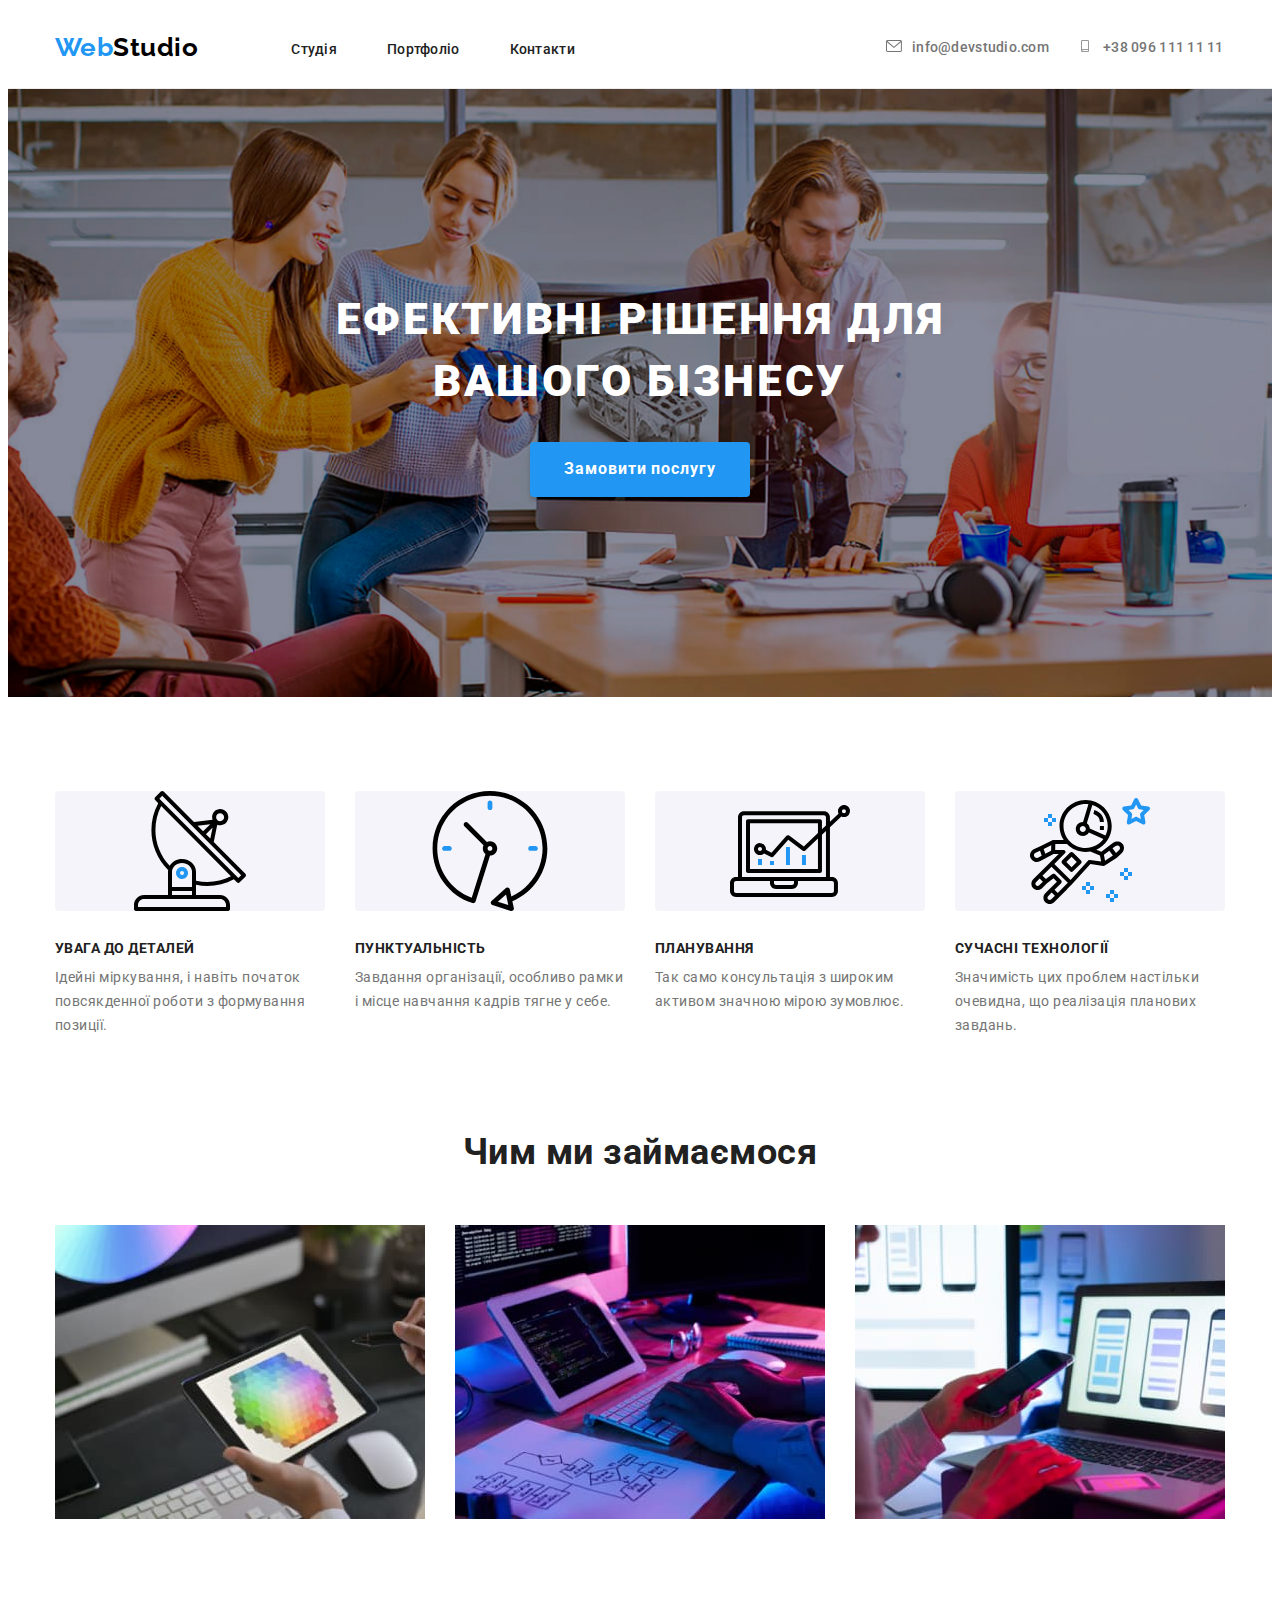
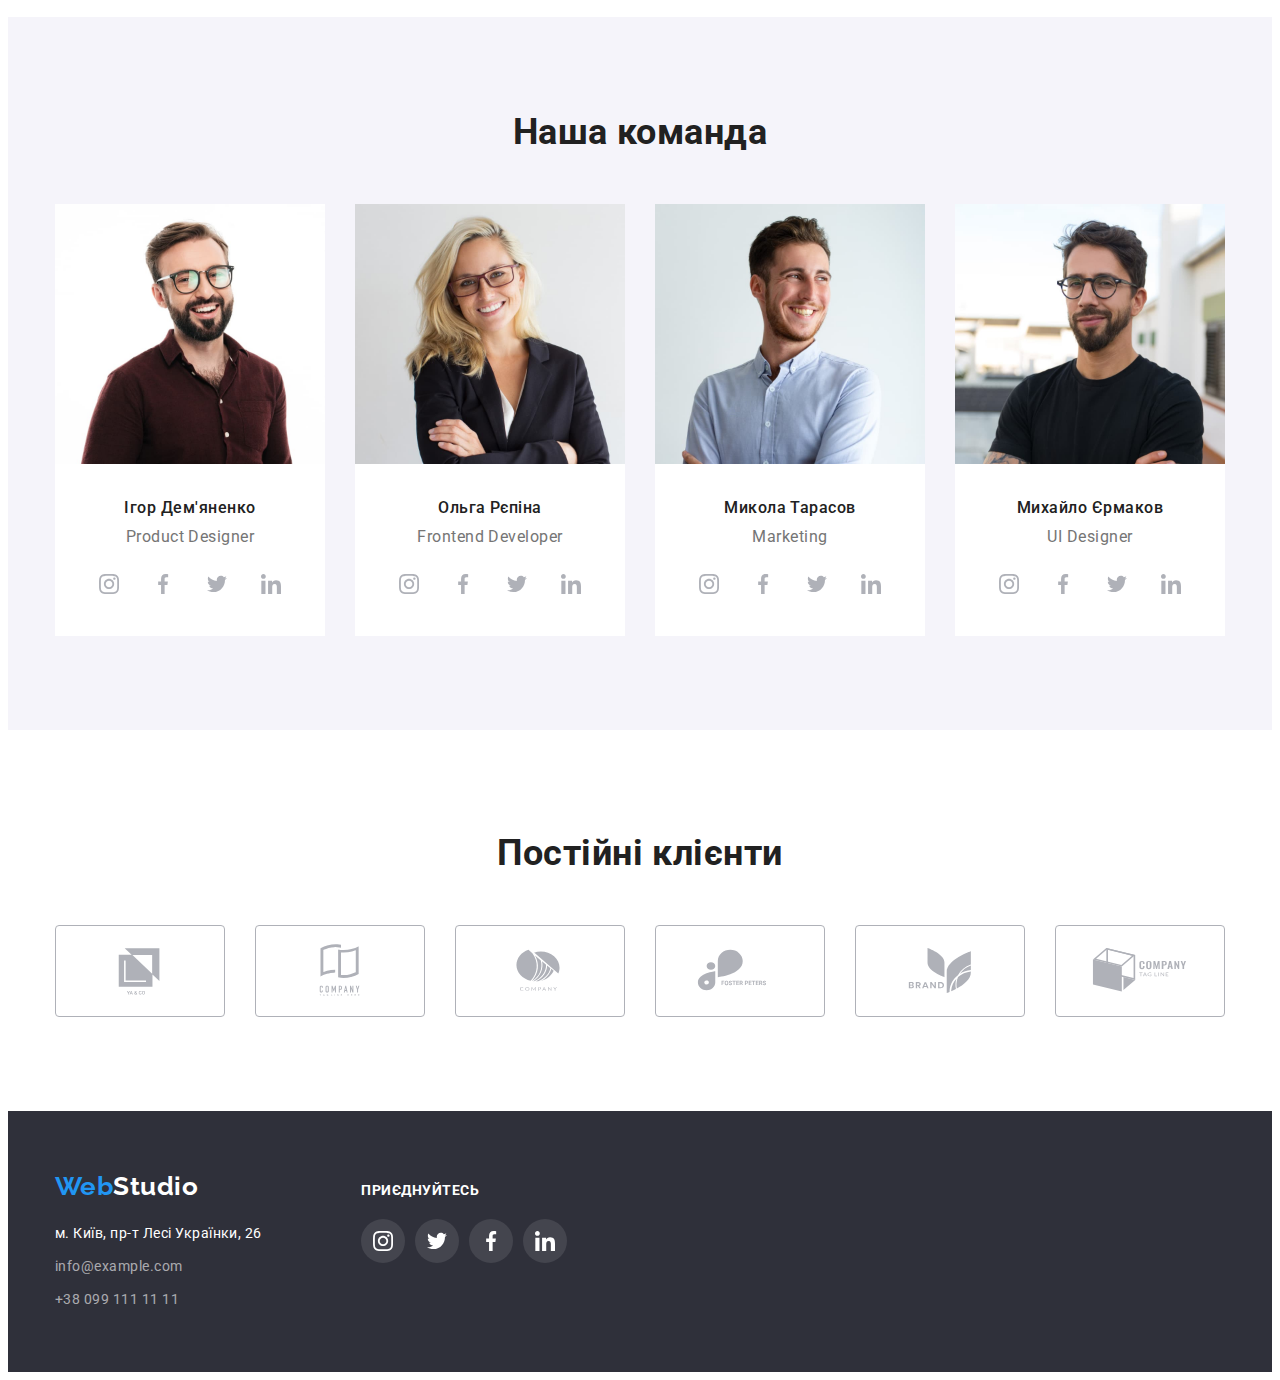
==== index.html @ d53e96b7 "Іконки+тіні, ховер\фокус-2" ====
<!DOCTYPE html>
<html lang="uk">
  <head>
    <meta charset="UTF-8" />
    <meta http-equiv="X-UA-Compatible" content="IE=edge" />
    <meta name="viewport" content="width=device-width, initial-scale=1.0" />
    <title>Document</title>
    <link rel="preconnect" href="https://fonts.googleapis.com" />
    <link rel="preconnect" href="https://fonts.gstatic.com" crossorigin />
    <link
      href="https://fonts.googleapis.com/css2?family=Raleway:wght@700&family=Roboto:wght@400;500;700;900&display=swap"
      rel="stylesheet"
    />
    <link
      rel="stylesheet"
      href="https://cdnjs.cloudflare.com/ajax/libs/modern-normalize/1.1.0/modern-normalize.min.css"
      integrity="sha512-wpPYUAdjBVSE4KJnH1VR1HeZfpl1ub8YT/NKx4PuQ5NmX2tKuGu6U/JRp5y+Y8XG2tV+wKQpNHVUX03MfMFn9Q=="
      crossorigin="anonymous"
      referrerpolicy="no-referrer"
    />
    <link rel="stylesheet" href="./css/styles.css" />
  </head>
  <body>
    <!--Верхня лінія-->

    <header class="header">
      <div class="container header-item">
        <a class="logo black" href=""><span class="accent">Web</span>Studio</a>

        <nav class="header-nav">
          <ul class="header-list list">
            <li class="item">
              <a href="./studio.html" class="list-link">Студія</a>
            </li>
            <li class="item">
              <a href="./portfolio.html" class="list-link">Портфоліо</a>
            </li>
            <li class="item"><a href="" class="list-link">Контакти</a></li>
          </ul>
        </nav>
        <div class="header-contacts">
          <svg class="contacts-icon" width="16" height="12">
            <use href="./images/icons.svg#icon-message"></use>
          </svg>
          <a class="header-mail" href="mailto:info@devstudio.com"
            >info@devstudio.com</a
          >
          <svg class="contacts-icon" width="16" height="12">
            <use href="./images/icons.svg#icon-smartphone"></use>
          </svg>
          <a class="header-tel" href="tel:+380961111111">+38 096 111 11 11</a>
        </div>
      </div>
    </header>
    <main>
      <!--Шапка-->

      <section class="hero">
        <div class="container hero-wrap">
          <h1 class="hero-item">Ефективні рішення для вашого бізнесу</h1>
          <button class="hero-btn" type="button">Замовити послугу</button>
        </div>
      </section>

      <!--Діяльність-->

      <section class="section-features">
        <div class="container">
          <h2>Особливості</h2>
          <ul class="features-list list">
            <li class="features-item">
              <svg class="features-icon" width="70" height="70">
                <use href="./images/icons.svg#icon-antenna"></use>
              </svg>
              <h3 class="features-name">УВАГА ДО ДЕТАЛЕЙ</h3>
              <p class="features-text">
                Ідейні міркування, і навіть початок повсякденної роботи з
                формування позиції.
              </p>
            </li>
            <li class="features-item">
              <svg class="features-icon" width="70" height="70">
                <use
                  class="features-icon-img"
                  href="./images/icons.svg#icon-clock"
                ></use>
              </svg>
              <h3 class="features-name">ПУНКТУАЛЬНІСТЬ</h3>
              <p class="features-text">
                Завдання організації, особливо рамки і місце навчання кадрів
                тягне у себе.
              </p>
            </li>
            <li class="features-item">
              <svg class="features-icon" width="70" height="70">
                <use href="./images/icons.svg#icon-diagram"></use>
              </svg>
              <h3 class="features-name">ПЛАНУВАННЯ</h3>
              <p class="features-text">
                Так само консультація з широким активом значною мірою зумовлює.
              </p>
            </li>
            <li class="features-item">
              <svg class="features-icon" width="70" height="70">
                <use href="./images/icons.svg#icon-astronaut"></use>
              </svg>
              <h3 class="features-name">СУЧАСНІ ТЕХНОЛОГІЇ</h3>
              <p class="features-text">
                Значимість цих проблем настільки очевидна, що реалізація
                планових завдань.
              </p>
            </li>
          </ul>
        </div>
      </section>

      <!--Чим ми займаємося-->

      <section class="section-activity">
        <div class="container">
          <h2 class="activity-title is-active">Чим ми займаємося</h2>
          <ul class="activity-list list">
            <li class="activity-item">
              <img
                class="activity-img"
                src="./images/1.jpg"
                alt="Діяльність"
                width="370"
              />
            </li>
            <li class="activity-item">
              <img
                class="activity-img"
                src="./images/2.jpg"
                alt="Діяльність"
                width="370"
              />
            </li>
            <li class="activity-item">
              <img
                class="activity-img"
                src="./images/3.jpg"
                alt="Діяльність"
                width="370"
              />
            </li>
          </ul>
        </div>
      </section>

      <!--Команда-->

      <section class="team">
        <h2 class="team-title is-active">Наша команда</h2>
        <div class="container team-wrap">
          <ul class="team-list list">
            <li class="team-member">
              <img
                class="team-img"
                src="./images/img1.jpg"
                alt="Член команди"
                width="270"
              />
              <div class="member-wrap">
                <h3 class="team-name">Ігор Дем'яненко</h3>
                <p class="team-text">Product Designer</p>
                <ul class="team-soc list">
                  <li class="soc-item">
                    <a href="" class="soc-link">
                      <svg class="soc-link-icon" width="20" height="20">
                        <use href="./images/icons.svg#icon-instagram"></use>
                      </svg>
                    </a>
                  </li>
                  <li class="soc-item">
                    <a href="" class="soc-link">
                      <svg class="soc-link-icon" width="20" height="20">
                        <use href="./images/icons.svg#icon-facebook"></use>
                      </svg>
                    </a>
                  </li>
                  <li class="soc-item">
                    <a href="" class="soc-link">
                      <svg class="soc-link-icon" width="20" height="20">
                        <use href="./images/icons.svg#icon-twitter"></use>
                      </svg>
                    </a>
                  </li>
                  <li class="soc-item">
                    <a href="" class="soc-link">
                      <svg class="soc-link-icon" width="20" height="20">
                        <use href="./images/icons.svg#icon-Union"></use>
                      </svg>
                    </a>
                  </li>
                </ul>
              </div>
            </li>
            <li class="team-member">
              <img
                class="team-img"
                src="./images/img2.jpg"
                alt="Член команди"
                width="270"
              />
              <div class="member-wrap">
                <h3 class="team-name">Ольга Рєпіна</h3>
                <p class="team-text">Frontend Developer</p>
                <ul class="team-soc list">
                  <li class="soc-item">
                    <a href="" class="soc-link">
                      <svg class="soc-link-icon" width="20" height="20">
                        <use href="./images/icons.svg#icon-instagram"></use>
                      </svg>
                    </a>
                  </li>
                  <li class="soc-item">
                    <a href="" class="soc-link">
                      <svg class="soc-link-icon" width="20" height="20">
                        <use href="./images/icons.svg#icon-facebook"></use>
                      </svg>
                    </a>
                  </li>
                  <li class="soc-item">
                    <a href="" class="soc-link">
                      <svg class="soc-link-icon" width="20" height="20">
                        <use href="./images/icons.svg#icon-twitter"></use>
                      </svg>
                    </a>
                  </li>
                  <li class="soc-item">
                    <a href="" class="soc-link">
                      <svg class="soc-link-icon" width="20" height="20">
                        <use href="./images/icons.svg#icon-Union"></use>
                      </svg>
                    </a>
                  </li>
                </ul>
              </div>
            </li>
            <li class="team-member">
              <img
                class="team-img"
                src="./images/img3.jpg"
                alt="Член команди"
                width="270"
              />
              <div class="member-wrap">
                <h3 class="team-name">Микола Тарасов</h3>
                <p class="team-text">Marketing</p>
                <ul class="team-soc list">
                  <li class="soc-item">
                    <a href="" class="soc-link">
                      <svg class="soc-link-icon" width="20" height="20">
                        <use href="./images/icons.svg#icon-instagram"></use>
                      </svg>
                    </a>
                  </li>
                  <li class="soc-item">
                    <a href="" class="soc-link">
                      <svg class="soc-link-icon" width="20" height="20">
                        <use href="./images/icons.svg#icon-facebook"></use>
                      </svg>
                    </a>
                  </li>
                  <li class="soc-item">
                    <a href="" class="soc-link">
                      <svg class="soc-link-icon" width="20" height="20">
                        <use href="./images/icons.svg#icon-twitter"></use>
                      </svg>
                    </a>
                  </li>
                  <li class="soc-item">
                    <a href="" class="soc-link">
                      <svg class="soc-link-icon" width="20" height="20">
                        <use href="./images/icons.svg#icon-Union"></use>
                      </svg>
                    </a>
                  </li>
                </ul>
              </div>
            </li>
            <li class="team-member">
              <img
                class="team-img"
                src="./images/img4.jpg"
                alt="Член команди"
                width="270"
              />
              <div class="member-wrap">
                <h3 class="team-name">Михайло Єрмаков</h3>
                <p class="team-text">UI Designer</p>
                <ul class="team-soc list">
                  <li class="soc-item">
                    <a href="" class="soc-link">
                      <svg class="soc-link-icon" width="20" height="20">
                        <use href="./images/icons.svg#icon-instagram"></use>
                      </svg>
                    </a>
                  </li>
                  <li class="soc-item">
                    <a href="" class="soc-link">
                      <svg class="soc-link-icon" width="20" height="20">
                        <use href="./images/icons.svg#icon-facebook"></use>
                      </svg>
                    </a>
                  </li>
                  <li class="soc-item">
                    <a href="" class="soc-link">
                      <svg class="soc-link-icon" width="20" height="20">
                        <use href="./images/icons.svg#icon-twitter"></use>
                      </svg>
                    </a>
                  </li>
                  <li class="soc-item">
                    <a href="" class="soc-link">
                      <svg class="soc-link-icon" width="20" height="20">
                        <use href="./images/icons.svg#icon-Union"></use>
                      </svg>
                    </a>
                  </li>
                </ul>
              </div>
            </li>
          </ul>
        </div>
      </section>
    </main>

    <!-- Постійні клієнти -->

    <section class="clients">
      <h2 class="clients-title is-active">Постійні клієнти</h2>
      <div class="container">
        <ul class="clients-list list">
          <li class="clients-member">
            <a href="" class="clients-link">
              <svg class="member-logo" width="106" height="60">
                <use href="./images/icons.svg#icon-Logo-1"></use>
              </svg>
            </a>
          </li>
          <li class="clients-member">
            <a href="" class="clients-link">
              <svg class="member-logo" width="106" height="60">
                <use href="./images/icons.svg#icon-Logo-2"></use>
              </svg>
            </a>
          </li>
          <li class="clients-member">
            <a href="" class="clients-link">
              <svg class="member-logo" width="106" height="60">
                <use href="./images/icons.svg#icon-Logo-3"></use>
              </svg>
            </a>
          </li>
          <li class="clients-member">
            <a href="" class="clients-link">
              <svg class="member-logo" width="106" height="60">
                <use href="./images/icons.svg#icon-Logo-4"></use>
              </svg>
            </a>
          </li>
          <li class="clients-member">
            <a href="" class="clients-link">
              <svg class="member-logo" width="106" height="60">
                <use href="./images/icons.svg#icon-Logo-5"></use>
              </svg>
            </a>
          </li>
          <li class="clients-member">
            <a href="" class="clients-link">
              <svg class="member-logo" width="106" height="60">
                <use href="./images/icons.svg#icon-Logo-6"></use>
              </svg>
            </a>
          </li>
        </ul>
      </div>
    </section>

    <footer class="footer">
      <div class="container">
        <div class="footer-logo">
          <a class="logo white" href=""
            ><span class="accent">Web</span>Studio</a
          >
          <address class="adress">м. Київ, пр-т Лесі Українки, 26</address>
          <ul class="list">
            <li class="contacts">
              <a class="footer-mail contacts" href="mailto:info@example.com"
                >info@example.com</a
              ><br />
            </li>
            <li class="contacts">
              <a class="footer-tel contacts" href="tel:+380991111111"
                >+38 099 111 11 11</a
              >
            </li>
          </ul>
        </div>

        <div class="footer-contacts">
          <h3 class="social-title">Приєднуйтесь</h3>
          <ul class="social list">
            <li class="social-icon">
              <a href="" class="social-link">
                <svg class="social-link-icon" width="20" height="20">
                  <use href="./images/icons.svg#icon-instagram"></use>
                </svg>
              </a>
            </li>
            <li class="social-icon">
              <a href="" class="social-link">
                <svg class="social-link-icon" width="20" height="20">
                  <use href="./images/icons.svg#icon-twitter"></use>
                </svg>
              </a>
            </li>
            <li class="social-icon">
              <a href="" class="social-link">
                <svg class="social-link-icon" width="20" height="20">
                  <use href="./images/icons.svg#icon-facebook"></use>
                </svg>
              </a>
            </li>
            <li class="social-icon">
              <a href="" class="social-link">
                <svg class="social-link-icon" width="20" height="20">
                  <use href="./images/icons.svg#icon-Union"></use>
                </svg>
              </a>
            </li>
          </ul>
        </div>
      </div>
    </footer>
  </body>
</html>
---- css/styles.css ----
html {
  box-sizing: border-box;
}

*,
*::before,
*::after {
  box-sizing: inherit;
}

:root {
  --primary-text-color: #212121;
  --title-text-color: #757575;
  --accent-color: #2196f3;
  --white-color: #ffffff;
  --title-bcg-color: #2f303a;
  --secondary-bcg-color: #f5f4fa;
}

.container {
  width: 1200px;
  padding-left: 15px;
  padding-right: 15px;
  margin-left: auto;
  margin-right: auto;
}

body {
  font-family: "Roboto", sans-serif;
  color: var(--primary-text-color);
  letter-spacing: 0.03em;
}

h2 {
  display: none;
}
.is-active {
  display: block;
}

h1,
h2,
h3,
h4,
h5,
p,
li {
  margin: 0;
  padding: 0;
}

.header {
  display: flex;
  border-bottom: 1px solid #ececec;
}

.logo {
  font-family: Raleway, sans-serif;
  font-weight: 700;
  font-size: 26px;
  line-height: 1.2;
  text-decoration: none;
  margin-right: 93px;
}
.black {
  color: #000000;
}
.white {
  color: #ffffff;
}
.accent {
  color: var(--accent-color);
}

.header-list {
  display: flex;
}
.header-list li {
  margin-right: 50px;
}
.header-list .item:last-child {
  margin-right: 0;
}
.header-contacts {
  display: flex;
  margin-left: auto;
  justify-content: flex-end;
}
.contacts-icon {
  margin-right: 10px;
  fill: #757575;
}
.header-mail {
  margin-right: 30px;
}
.header-item {
  display: flex;
  align-items: center;
  height: 80px;
}

.list {
  list-style: none;
  padding: 0;
  margin: 0;
}
.list-link {
  color: var(--primary-text-color);
  font-weight: 500;
  font-size: 14px;
  line-height: 1.1;
  letter-spacing: 0.02em;
  text-decoration: none;
}

.list-link:hover,
.list-link:focus,
.header-mail:hover,
.header-mail:focus,
.header-tel:hover,
.header-tel:focus {
  color: var(--accent-color);
}
.contacts-icon:hover .header-mail,
.contacts-icon:focus .header-mail {
  fill: var(--accent-color);
}

.header-mail {
  color: var(--title-text-color);
  width: 135px;
  height: 16px;
  font-weight: 500;
  font-size: 14px;
  line-height: 1.1;
  letter-spacing: 0.02em;
  text-decoration: none;
}

.header-tel {
  color: var(--title-text-color);
  width: 122px;
  height: 16px;
  font-weight: 500;
  font-size: 14px;
  line-height: 1.1;
  letter-spacing: 0.02em;
  text-decoration: none;
}
/* Шапка */

.hero {
  padding-top: 200px;
  padding-bottom: 200px;
  background-color: var(--title-bcg-color);
  background-image: url(../images/Img-bg.jpg);
  max-width: 1600px;
  align-items: center;
  margin-left: auto;
  margin-right: auto;
  background-repeat: no-repeat;
  background-position: center;
  background-size: cover;
}

.container.hero-wrap {
  text-align: center;
}

.hero-item {
  color: var(--white-color);
  font-weight: 900;
  font-size: 44px;
  line-height: 1.4;
  letter-spacing: 0.06em;
  text-transform: uppercase;

  max-width: 696px;
  margin-top: 0;
  margin-bottom: 30px;
  margin-left: auto;
  margin-right: auto;
}
.hero-btn {
  padding: 10px 32px;
  border-radius: 4px;
  min-width: 216px;
  text-align: center;
  box-shadow: 0px 4px 4px rgba(0, 0, 0, 0.15);
  border-color: transparent;
}

/* Діяльність*/
.section-features {
  padding-top: 94px;
  padding-bottom: 94px;
}

.features-list {
  display: flex;
  column-gap: 30px;
}

.features-name {
  font-size: 14px;
  line-height: 1.1;

  margin-bottom: 10px;
}
.features-text {
  color: var(--title-text-color);
  font-weight: 400;
  font-size: 14px;
  line-height: 1.7;
}
.features-icon {
  display: flex;
  width: 270px;
  height: 120px;
  border-radius: 4px;
  background-color: #f5f4fa;
  margin-bottom: 30px;
}

/*Чим ми за маємося*/

.section-activity {
  padding-bottom: 94px;
  margin-left: auto;
  margin-right: auto;
}

.activity-list {
  display: flex;
  column-gap: 30px;
}

.activity-title {
  font-size: 36px;
  line-height: 1.2;
  text-align: center;

  margin-bottom: 50px;
  margin-top: 0;
}

/*Команда*/

.team {
  background-color: var(--secondary-bcg-color);
  padding-top: 94px;
  padding-bottom: 94px;
}

.team-title {
  font-size: 36px;
  line-height: 1.2;
  text-align: center;

  margin-top: 0;
  margin-bottom: 50px;
  display: block;
}

.team-wrap {
  min-width: 1170px;
}

.team-list {
  display: flex;
  column-gap: 30px;
  justify-content: center;
}

.team-member {
  width: calc((100% - 90) / 4);
  text-align: center;
  background-color: #ffffff;
}

.member-wrap {
  padding-top: 30px;
  padding-bottom: 30px;
}

.team-name {
  font-weight: 500;
  font-size: 16px;
  line-height: 1.2;
  margin-bottom: 10px;
}
.team-text {
  color: var(--title-text-color);
  font-size: 16px;
  line-height: 1.2;
  margin-bottom: 16px;
}
.team-soc {
  display: flex;
  column-gap: 10px;
  justify-content: center;
}
.soc-link {
  width: 44px;
  height: 44px;
  border-radius: 50%;
  display: flex;
  align-items: center;
  justify-content: center;
}
.soc-link-icon {
  fill: #afb1b8;
}
.soc-link:hover,
.soc-link:focus {
  background-color: var(--accent-color);
}
.soc-link:hover .soc-link-icon,
.soc-link:focus .soc-link-icon {
  fill: var(--white-color);
}

/* Постійні клієнти */

.clients {
  margin-top: 102px;
  margin-bottom: 94px;
}
.clients-title {
  text-align: center;
  font-size: 36px;
  line-height: 1.2;
  margin-top: 0;
  margin-bottom: 50px;
  display: block;
}
.clients-list {
  display: flex;
  justify-content: center;
  column-gap: 30px;
}

.clients-link {
  width: 170px;
  height: 92px;
  border-radius: 4px;
  border: 1px solid #afb1b8;
  display: flex;
  justify-content: center;
  align-items: center;
}
.member-logo {
  fill: #afb1b8;
}

.clients-link:hover .member-logo,
.clients-link:focus .member-logo {
  fill: var(--accent-color);
}
/* Футер */

.footer {
  padding-top: 60px;
  padding-bottom: 60px;

  background-color: var(--title-bcg-color);
}

.adress {
  color: var(--white-color);
  font-style: normal;
  font-size: 14px;
  line-height: 1.7;
  margin-top: 20px;
}
.footer-mail,
.footer-tel {
  color: rgba(255, 255, 255, 0.6);
  font-size: 14px;
  line-height: 1.7;
  text-decoration: none;
}

.contacts {
  margin-top: 9px;
}

/* Приєднуйтесь */

.footer .container {
  display: flex;
  align-items: baseline;
  gap: 70px;
}

.social-title {
  font-family: "Roboto", sans-serif;
  font-size: 14px;
  line-height: 1.1;
  color: var(--white-color);
  display: flex;
  margin-bottom: 20px;

  text-transform: uppercase;
}
.social {
  display: flex;
  column-gap: 10px;
}
.social-link {
  width: 44px;
  height: 44px;
  border-radius: 50%;
  display: flex;
  justify-content: center;
  align-items: center;

  background-color: gray;
  background: rgba(255, 255, 255, 0.1);
}
.social-link-icon {
  fill: var(--white-color);
}
.social-link:hover,
.social-link:focus {
  background-color: var(--accent-color);
}
.social-link:hover .social-link-icon,
.social-link:focus .social-link-icon {
  fill: var(--white-color);
}

/*Button */
.menu-btn {
  font-family: inherit;
  color: var(--primary-text-color);
  background: var(--secondary-bcg-color);
  font-size: 16px;
  font-weight: 500;
  line-height: 1.6;
  text-align: center;
  border-radius: 4px;

  padding: 6px 22px;
}
.menu-btn:hover,
.menu-btn:focus {
  color: var(--white-color);
  background-color: var(--accent-color);
  cursor: pointer;
}
.hero-btn {
  font-family: "Roboto";
  color: var(--white-color);
  background-color: var(--accent-color);
  cursor: pointer;
  align-items: center;
  text-align: center;
  font-weight: 700;
  font-size: 16px;
  line-height: 1.9;
  letter-spacing: 0.06em;
}

/* Портфоліо */

.menu {
  padding-top: 94px;
  padding-bottom: 94px;
}

.menu-list {
  display: flex;
  column-gap: 8px;
  justify-content: center;
  margin-bottom: 34px;
}

.portfolio.list {
  display: flex;
  flex-wrap: wrap;
}

.portfolio-item {
  width: 370px;

  margin-right: 30px;
  margin-bottom: 30px;
  border: 1px solid #eeeeee;
}

.portfolio-item:hover,
.portfolio-item:focus {
  box-shadow: 0px 1px 1px rgba(0, 0, 0, 0.12), 0px 4px 4px rgba(0, 0, 0, 0.06),
    1px 4px 6px rgba(0, 0, 0, 0.16);
}

.portfolio-item:nth-child(3n) {
  margin-right: 0;
}

.portfolio-item:nth-last-child(-n + 3) {
  margin-bottom: 0;
}

.bg {
  padding: 20px 24px;
}
.portfolio-name {
  color: var(--primary-text-color);
  font-size: 18px;
  line-height: 2;
  letter-spacing: 0.06em;

  margin-top: 0;
  margin-bottom: 4px;
}
.portfolio-text {
  color: var(--title-text-color);
  font-weight: 400;
  font-size: 16px;
  line-height: 1.9;

  margin-top: 0;
  margin-bottom: 0;
}
.portfolio-link {
  text-decoration: none;
}
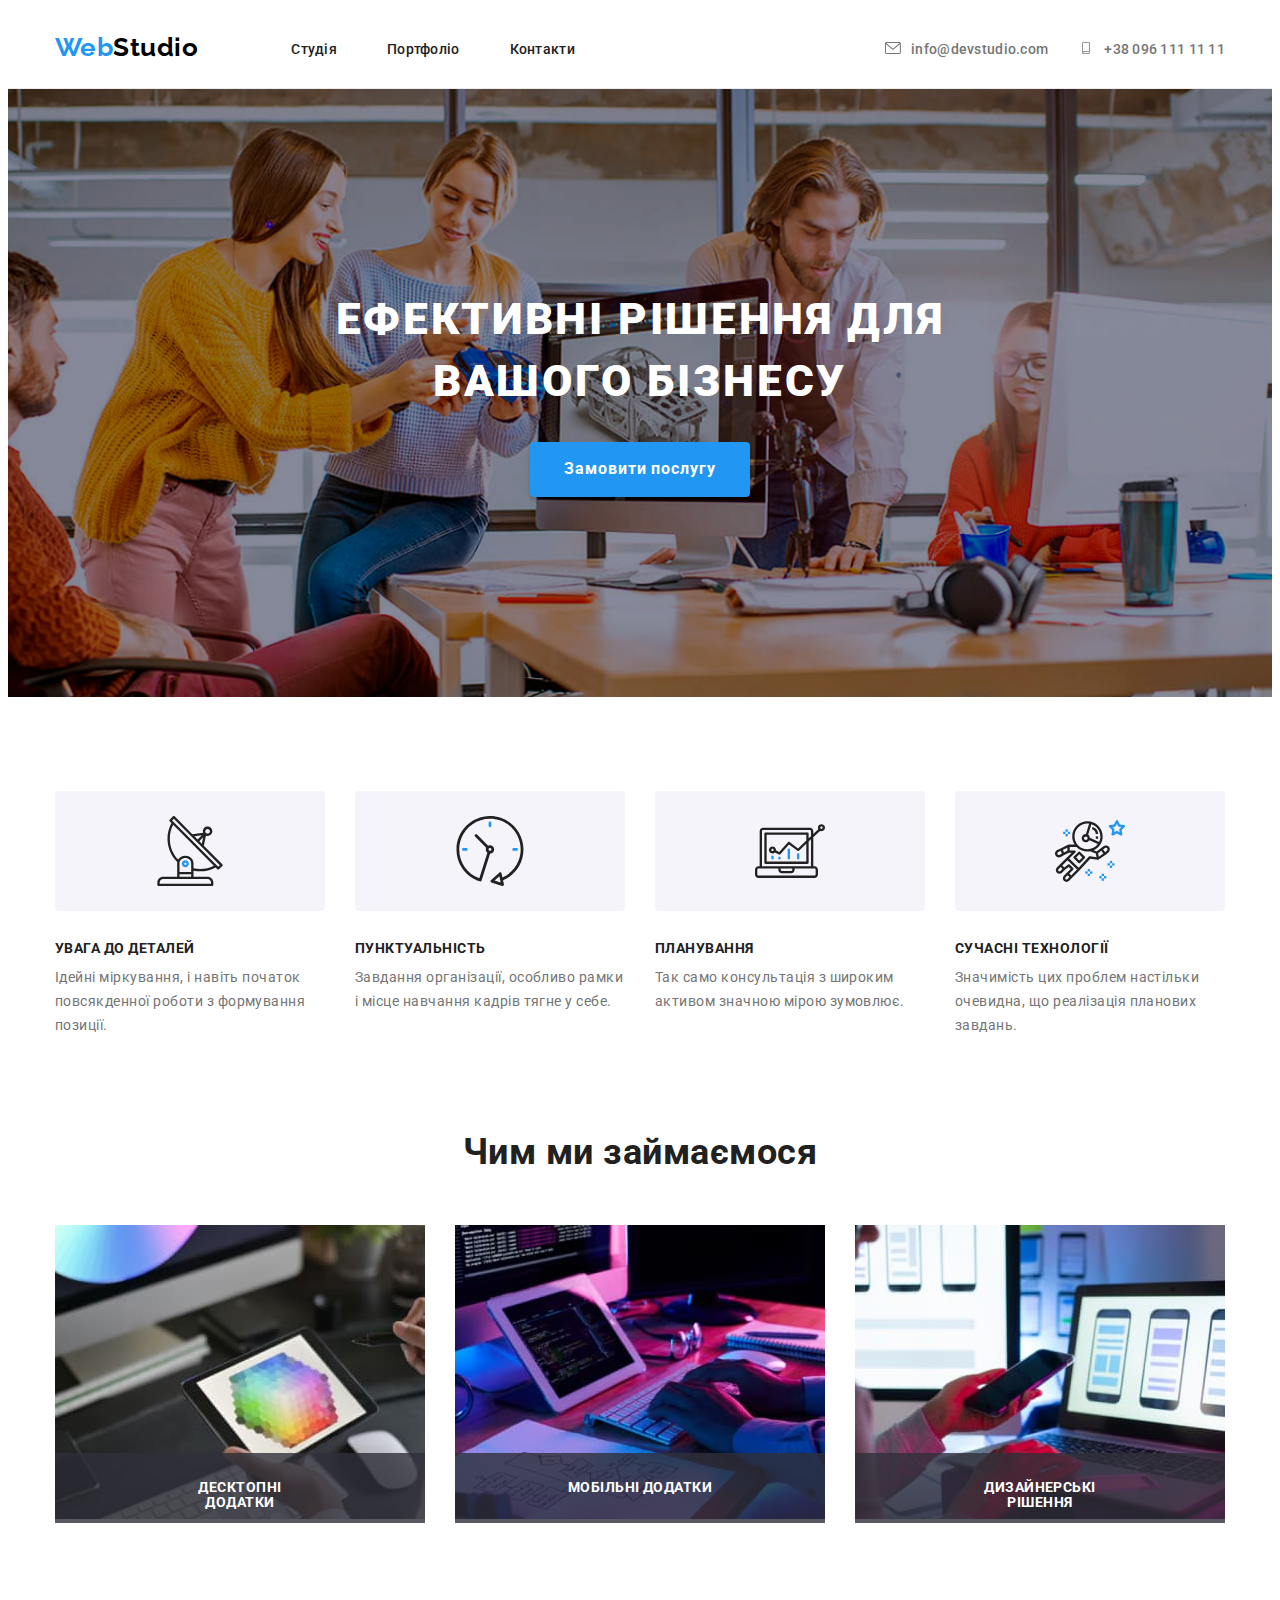
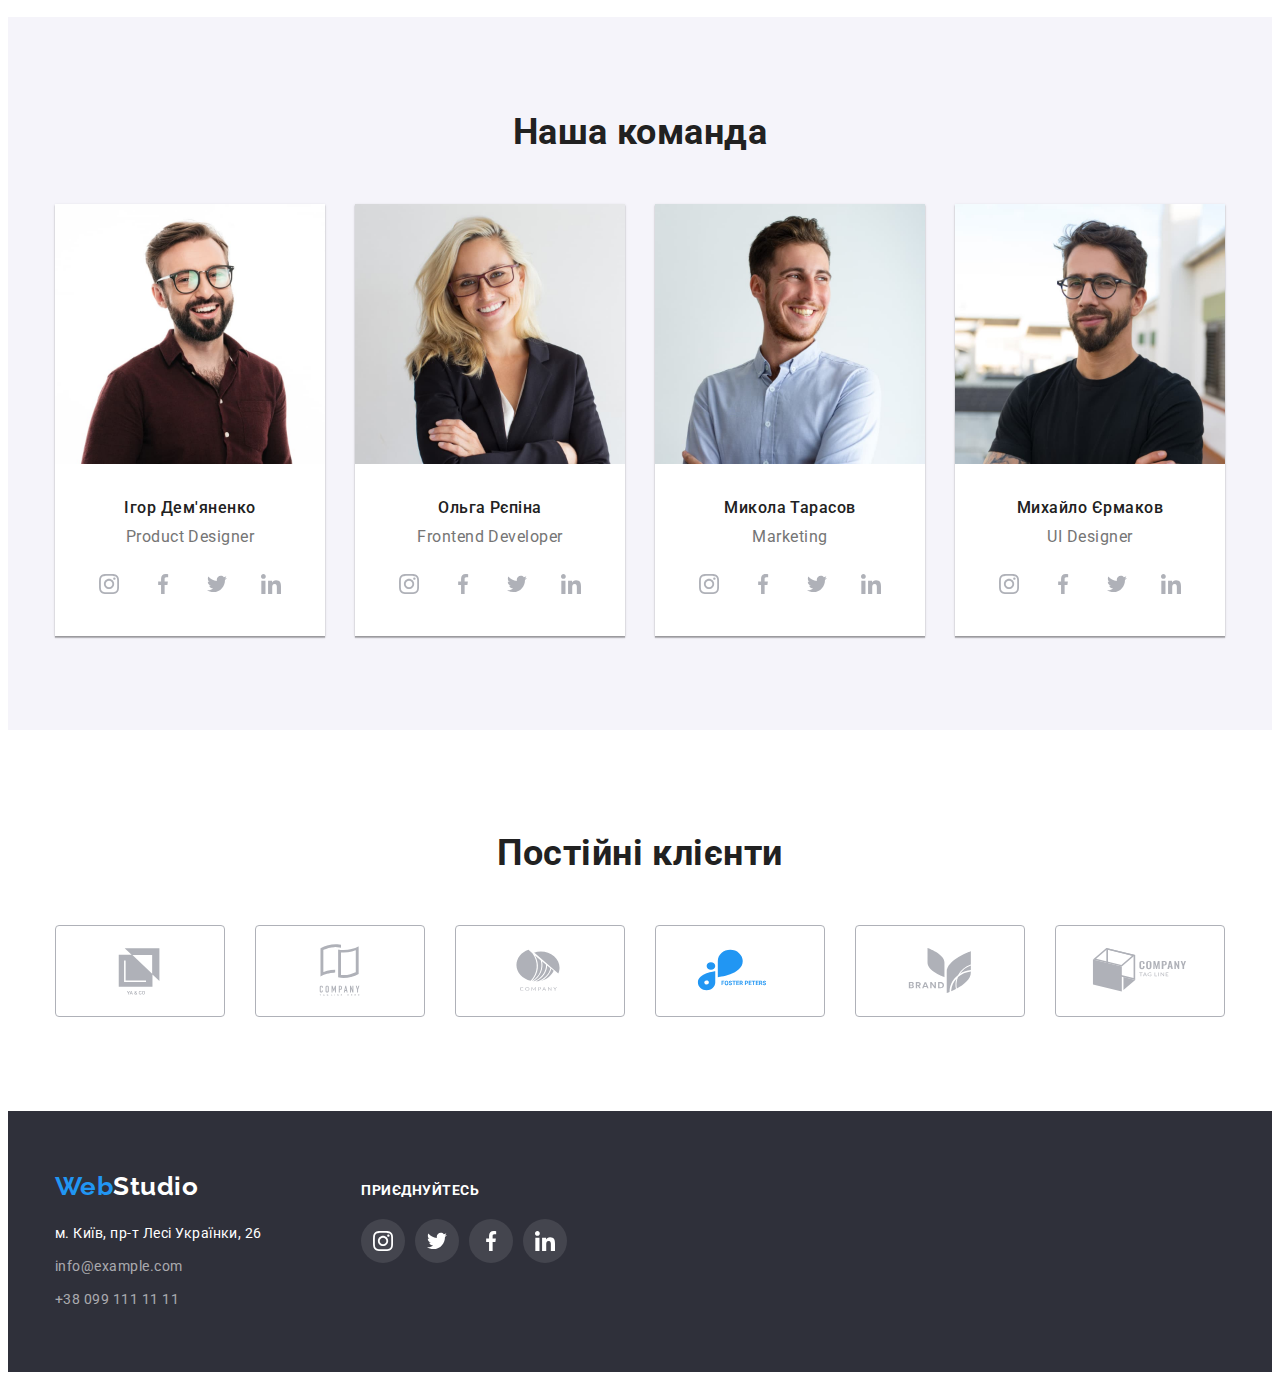
==== commit 865e4045: "Оверлей+модальне вікно" ====
--- a/index.html
+++ b/index.html
@@ -18,6 +18,11 @@
       crossorigin="anonymous"
       referrerpolicy="no-referrer"
     />
+    <link
+      rel="stylesheet"
+      href="https://cdnjs.cloudflare.com/ajax/libs/animate.css/4.1.1/animate.min.css"
+    />
+    <link href="https://unpkg.com/aos@2.3.1/dist/aos.css" rel="stylesheet" />
     <link rel="stylesheet" href="./css/styles.css" />
   </head>
   <body>
@@ -30,7 +35,7 @@
         <nav class="header-nav">
           <ul class="header-list list">
             <li class="item">
-              <a href="./studio.html" class="list-link">Студія</a>
+              <a href="./index.html" class="list-link">Студія</a>
             </li>
             <li class="item">
               <a href="./portfolio.html" class="list-link">Портфоліо</a>
@@ -39,16 +44,20 @@
           </ul>
         </nav>
         <div class="header-contacts">
-          <svg class="contacts-icon" width="16" height="12">
-            <use href="./images/icons.svg#icon-message"></use>
-          </svg>
-          <a class="header-mail" href="mailto:info@devstudio.com"
-            >info@devstudio.com</a
-          >
-          <svg class="contacts-icon" width="16" height="12">
-            <use href="./images/icons.svg#icon-smartphone"></use>
-          </svg>
-          <a class="header-tel" href="tel:+380961111111">+38 096 111 11 11</a>
+          <div class="header-cont">
+            <a href="mailto:info@devstudio.com" class="header-connect">
+              <svg class="contacts-icon" width="16" height="12">
+                <use href="./images/icons.svg#icon-message"></use></svg
+              >info@devstudio.com</a
+            >
+          </div>
+          <div class="header-cont">
+            <a href="tel:+380961111111" class="header-connect">
+              <svg class="contacts-icon" width="16" height="12">
+                <use href="./images/icons.svg#icon-smartphone"></use></svg
+              >+38 096 111 11 11</a
+            >
+          </div>
         </div>
       </div>
     </header>
@@ -58,7 +67,9 @@
       <section class="hero">
         <div class="container hero-wrap">
           <h1 class="hero-item">Ефективні рішення для вашого бізнесу</h1>
-          <button class="hero-btn" type="button">Замовити послугу</button>
+          <button class="hero-btn" type="button" data-modal-open>
+            Замовити послугу
+          </button>
         </div>
       </section>
 
@@ -69,9 +80,12 @@
           <h2>Особливості</h2>
           <ul class="features-list list">
             <li class="features-item">
-              <svg class="features-icon" width="70" height="70">
-                <use href="./images/icons.svg#icon-antenna"></use>
-              </svg>
+              <div class="item-icon">
+                <svg class="features-icon" width="70" height="70">
+                  <use href="./images/icons.svg#icon-antenna"></use>
+                </svg>
+              </div>
+
               <h3 class="features-name">УВАГА ДО ДЕТАЛЕЙ</h3>
               <p class="features-text">
                 Ідейні міркування, і навіть початок повсякденної роботи з
@@ -79,12 +93,15 @@
               </p>
             </li>
             <li class="features-item">
-              <svg class="features-icon" width="70" height="70">
-                <use
-                  class="features-icon-img"
-                  href="./images/icons.svg#icon-clock"
-                ></use>
-              </svg>
+              <div class="item-icon">
+                <svg class="features-icon" width="70" height="70">
+                  <use
+                    class="features-icon-img"
+                    href="./images/icons.svg#icon-clock"
+                  ></use>
+                </svg>
+              </div>
+
               <h3 class="features-name">ПУНКТУАЛЬНІСТЬ</h3>
               <p class="features-text">
                 Завдання організації, особливо рамки і місце навчання кадрів
@@ -92,18 +109,24 @@
               </p>
             </li>
             <li class="features-item">
-              <svg class="features-icon" width="70" height="70">
-                <use href="./images/icons.svg#icon-diagram"></use>
-              </svg>
+              <div class="item-icon">
+                <svg class="features-icon" width="70" height="70">
+                  <use href="./images/icons.svg#icon-diagram"></use>
+                </svg>
+              </div>
+
               <h3 class="features-name">ПЛАНУВАННЯ</h3>
               <p class="features-text">
                 Так само консультація з широким активом значною мірою зумовлює.
               </p>
             </li>
             <li class="features-item">
-              <svg class="features-icon" width="70" height="70">
-                <use href="./images/icons.svg#icon-astronaut"></use>
-              </svg>
+              <div class="item-icon">
+                <svg class="features-icon" width="70" height="70">
+                  <use href="./images/icons.svg#icon-astronaut"></use>
+                </svg>
+              </div>
+
               <h3 class="features-name">СУЧАСНІ ТЕХНОЛОГІЇ</h3>
               <p class="features-text">
                 Значимість цих проблем настільки очевидна, що реалізація
@@ -127,6 +150,7 @@
                 alt="Діяльність"
                 width="370"
               />
+              <p class="activity-list-above">Десктопні додатки</p>
             </li>
             <li class="activity-item">
               <img
@@ -135,6 +159,7 @@
                 alt="Діяльність"
                 width="370"
               />
+              <p class="activity-list-above">Мобільні додатки</p>
             </li>
             <li class="activity-item">
               <img
@@ -143,6 +168,7 @@
                 alt="Діяльність"
                 width="370"
               />
+              <p class="activity-list-above">Дизайнерські рішення</p>
             </li>
           </ul>
         </div>
@@ -371,7 +397,7 @@
           <li class="clients-member">
             <a href="" class="clients-link">
               <svg class="member-logo" width="106" height="60">
-                <use href="./images/icons.svg#icon-Logo-6"></use>
+                <use href="./images/icons.svg#icon--6"></use>
               </svg>
             </a>
           </li>
@@ -435,5 +461,20 @@
         </div>
       </div>
     </footer>
+
+    <div class="backdrop is-hidden" data-modal>
+      <div class="modal">
+        <button type="button" class="modal-close" data-modal-close>
+          <svg class="modal-close-img" width="18" height="18">
+            <use href="./images/icons.svg#icon-modal-close"></use>
+          </svg>
+        </button>
+      </div>
+    </div>
+    <script src="https://unpkg.com/aos@2.3.1/dist/aos.js"></script>
+    <script>
+      AOS.init();
+    </script>
+    <script src="./js/modal.js"></script>
   </body>
 </html>
--- a/css/styles.css
+++ b/css/styles.css
@@ -81,6 +81,26 @@
 .header-list .item:last-child {
   margin-right: 0;
 }
+/*.list-link {
+  position: relative;
+}
+.list-link::after {
+  content: "";
+  position: absolute;
+
+  display: block;
+  width: 48px;
+  height: 4px;
+  background: #2196f3;
+  border-radius: 2px;
+
+  opacity: 0;
+  transition: opacity 250ms cubic-bezier(0.4, 0, 0.2, 1);
+}
+.list-link:hover::after {
+  opacity: 1;
+}*/
+
 .header-contacts {
   display: flex;
   margin-left: auto;
@@ -90,9 +110,7 @@
   margin-right: 10px;
   fill: #757575;
 }
-.header-mail {
-  margin-right: 30px;
-}
+
 .header-item {
   display: flex;
   align-items: center;
@@ -111,24 +129,31 @@
   line-height: 1.1;
   letter-spacing: 0.02em;
   text-decoration: none;
+  transition: color 250ms cubic-bezier(0.4, 0, 0.2, 1);
+}
+
+.header-connect,
+.header-cont {
+  transition: color 250ms cubic-bezier(0.4, 0, 0.2, 1);
 }
 
 .list-link:hover,
 .list-link:focus,
-.header-mail:hover,
-.header-mail:focus,
-.header-tel:hover,
-.header-tel:focus {
+.header-connect:hover,
+.header-connect:focus,
+.header-connect:hover .contacts-icon,
+.header-connect:focus .contacts-icon,
+.header-cont:hover .header-connect,
+.header-cont:focus .header-connect {
   color: var(--accent-color);
-}
-.contacts-icon:hover .header-mail,
-.contacts-icon:focus .header-mail {
   fill: var(--accent-color);
 }
-
-.header-mail {
+.header-cont:not(:last-child) {
+  margin-right: 30px;
+}
+.header-connect {
   color: var(--title-text-color);
-  width: 135px;
+  max-width: 135px;
   height: 16px;
   font-weight: 500;
   font-size: 14px;
@@ -137,16 +162,6 @@
   text-decoration: none;
 }
 
-.header-tel {
-  color: var(--title-text-color);
-  width: 122px;
-  height: 16px;
-  font-weight: 500;
-  font-size: 14px;
-  line-height: 1.1;
-  letter-spacing: 0.02em;
-  text-decoration: none;
-}
 /* Шапка */
 
 .hero {
@@ -213,12 +228,14 @@
   font-size: 14px;
   line-height: 1.7;
 }
-.features-icon {
+.item-icon {
   display: flex;
   width: 270px;
   height: 120px;
   border-radius: 4px;
   background-color: #f5f4fa;
+  justify-content: center;
+  align-items: center;
   margin-bottom: 30px;
 }
 
@@ -235,6 +252,27 @@
   column-gap: 30px;
 }
 
+.activity-item {
+  position: relative;
+}
+
+.activity-list-above {
+  position: absolute;
+  bottom: 0;
+  left: 0;
+  font-style: normal;
+  font-weight: 700;
+  font-size: 14px;
+  line-height: 1.1;
+  text-transform: uppercase;
+  text-align: center;
+  height: 70px;
+  width: 100%;
+  color: #ffffff;
+  background: rgba(47, 48, 58, 0.8);
+  padding: 27px 107px;
+}
+
 .activity-title {
   font-size: 36px;
   line-height: 1.2;
@@ -276,6 +314,8 @@
   width: calc((100% - 90) / 4);
   text-align: center;
   background-color: #ffffff;
+  box-shadow: 0px 1px 3px rgba(0, 0, 0, 0.12), 0px 1px 1px rgba(0, 0, 0, 0.14),
+    0px 2px 1px rgba(0, 0, 0, 0.2);
 }
 
 .member-wrap {
@@ -307,9 +347,11 @@
   display: flex;
   align-items: center;
   justify-content: center;
+  transition: background-color 250ms cubic-bezier(0.4, 0, 0.2, 1);
 }
 .soc-link-icon {
   fill: #afb1b8;
+  transition: fill 250ms cubic-bezier(0.4, 0, 0.2, 1);
 }
 .soc-link:hover,
 .soc-link:focus {
@@ -348,41 +390,21 @@
   display: flex;
   justify-content: center;
   align-items: center;
+  transition: fill 250ms cubic-bezier(0.4, 0, 0.2, 1);
+  transition: border-color 250ms cubic-bezier(0.4, 0, 0.2, 1);
 }
 .member-logo {
   fill: #afb1b8;
+  transition: fill 250ms cubic-bezier(0.4, 0, 0.2, 1);
 }
 
 .clients-link:hover .member-logo,
 .clients-link:focus .member-logo {
   fill: var(--accent-color);
 }
-/* Футер */
-
-.footer {
-  padding-top: 60px;
-  padding-bottom: 60px;
-
-  background-color: var(--title-bcg-color);
-}
-
-.adress {
-  color: var(--white-color);
-  font-style: normal;
-  font-size: 14px;
-  line-height: 1.7;
-  margin-top: 20px;
-}
-.footer-mail,
-.footer-tel {
-  color: rgba(255, 255, 255, 0.6);
-  font-size: 14px;
-  line-height: 1.7;
-  text-decoration: none;
-}
-
-.contacts {
-  margin-top: 9px;
+
+.clients-link:hover {
+  border-color: var(--accent-color);
 }
 
 /* Приєднуйтесь */
@@ -414,6 +436,7 @@
   display: flex;
   justify-content: center;
   align-items: center;
+  transition: background-color 250ms cubic-bezier(0.4, 0, 0.2, 1);
 
   background-color: gray;
   background: rgba(255, 255, 255, 0.1);
@@ -440,14 +463,21 @@
   line-height: 1.6;
   text-align: center;
   border-radius: 4px;
-
+  border-color: transparent;
   padding: 6px 22px;
+
+  transition: color 250ms cubic-bezier(0.4, 0, 0.2, 1),
+    background-color 250ms cubic-bezier(0.4, 0, 0.2, 1),
+    cursor 250ms cubic-bezier(0.4, 0, 0.2, 1),
+    box-shadow 250ms cubic-bezier(0.4, 0, 0.2, 1);
 }
 .menu-btn:hover,
 .menu-btn:focus {
   color: var(--white-color);
   background-color: var(--accent-color);
   cursor: pointer;
+  box-shadow: 0px 3px 1px rgba(0, 0, 0, 0.1), 0px 1px 2px rgba(0, 0, 0, 0.08),
+    0px 2px 2px rgba(0, 0, 0, 0.12);
 }
 .hero-btn {
   font-family: "Roboto";
@@ -473,7 +503,7 @@
   display: flex;
   column-gap: 8px;
   justify-content: center;
-  margin-bottom: 34px;
+  margin-bottom: 50px;
 }
 
 .portfolio.list {
@@ -487,12 +517,18 @@
   margin-right: 30px;
   margin-bottom: 30px;
   border: 1px solid #eeeeee;
+
+  transition: box-shadow 250ms cubic-bezier(0.4, 0, 0.2, 1);
 }
 
 .portfolio-item:hover,
 .portfolio-item:focus {
   box-shadow: 0px 1px 1px rgba(0, 0, 0, 0.12), 0px 4px 4px rgba(0, 0, 0, 0.06),
     1px 4px 6px rgba(0, 0, 0, 0.16);
+}
+
+.portfolio-item:hover .portfolio-above-text {
+  transform: translateY(0);
 }
 
 .portfolio-item:nth-child(3n) {
@@ -527,3 +563,100 @@
 .portfolio-link {
   text-decoration: none;
 }
+.above-text-wrap {
+  position: relative;
+  overflow: hidden;
+}
+.portfolio-above-text {
+  position: absolute;
+  top: 0;
+  left: 0;
+  font-weight: 400;
+  font-size: 18px;
+  line-height: 1.6;
+  color: #ffffff;
+  background: rgba(33, 150, 243, 0.9);
+  height: 100%;
+
+  padding: 63px 0px 63px 48px;
+
+  transform: translateY(100%);
+  transition: transform 250ms cubic-bezier(0.4, 0, 0.2, 1);
+}
+
+/* Футер */
+
+.footer {
+  padding-top: 60px;
+  padding-bottom: 60px;
+
+  background-color: var(--title-bcg-color);
+}
+
+.adress {
+  color: var(--white-color);
+  font-style: normal;
+  font-size: 14px;
+  line-height: 1.7;
+  margin-top: 20px;
+}
+.footer-mail,
+.footer-tel {
+  color: rgba(255, 255, 255, 0.6);
+  font-size: 14px;
+  line-height: 1.7;
+  text-decoration: none;
+}
+
+.contacts {
+  margin-top: 9px;
+}
+
+.backdrop {
+  position: fixed;
+  top: 0;
+  width: 100%;
+  height: 100%;
+
+  transition: opacity 250ms cubic-bezier(0.4, 0, 0.2, 1),
+    visibility 250ms cubic-bezier(0.4, 0, 0.2, 1);
+}
+
+.modal {
+  position: absolute;
+  width: 528px;
+  min-height: 581px;
+
+  background: #ffffff;
+  box-shadow: 0px 1px 3px rgba(0, 0, 0, 0.12), 0px 1px 1px rgba(0, 0, 0, 0.14),
+    0px 2px 1px rgba(0, 0, 0, 0.2);
+  border-radius: 4px;
+  top: 50%;
+  left: 50%;
+  transform: translate(-50%, -50%);
+}
+
+.modal-close {
+  position: absolute;
+  top: 8px;
+  right: 8px;
+  width: 30px;
+  height: 30px;
+  border-radius: 50%;
+  margin-top: 8px;
+  margin-right: 8px;
+
+  background: #ffffff;
+  border: 1px solid rgba(0, 0, 0, 0.1);
+}
+
+.modal-close-img {
+  display: flex;
+  cursor: pointer;
+}
+
+.is-hidden {
+  opacity: 0;
+  visibility: hidden;
+  pointer-events: none;
+}
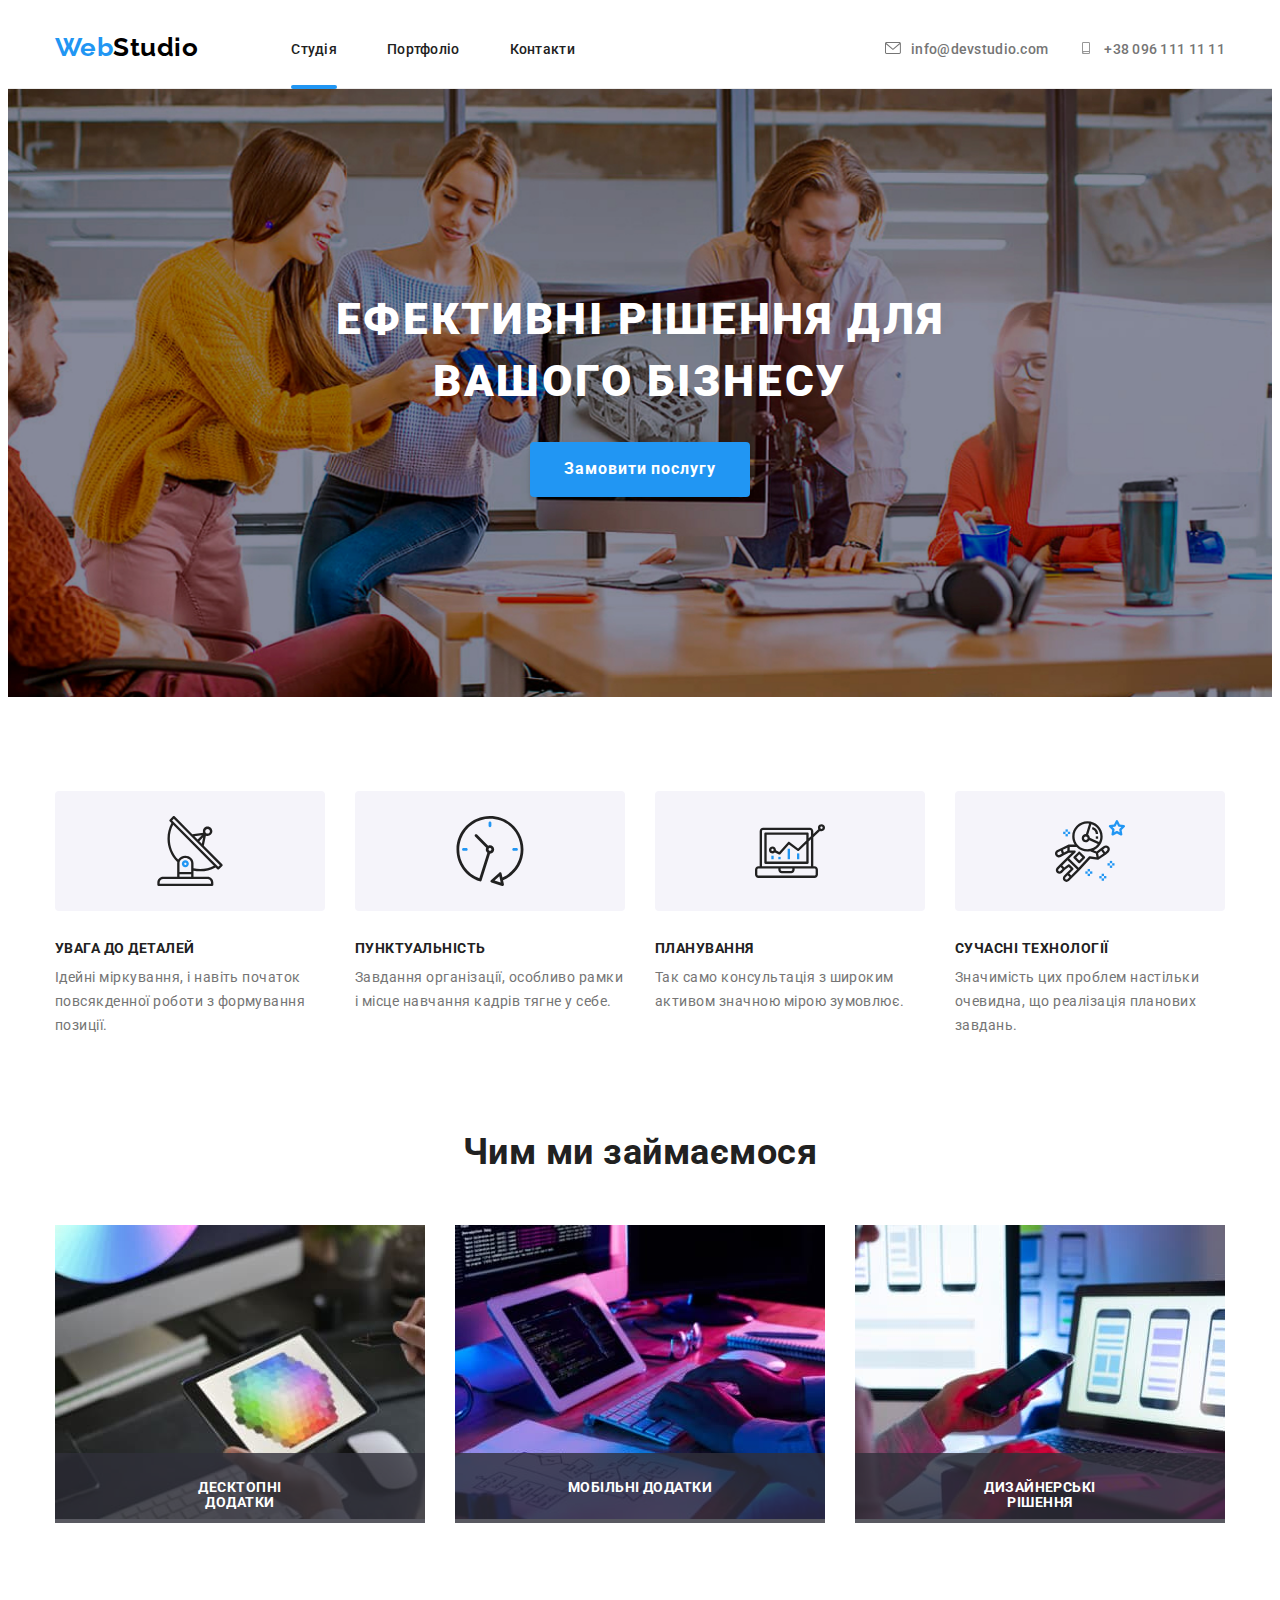
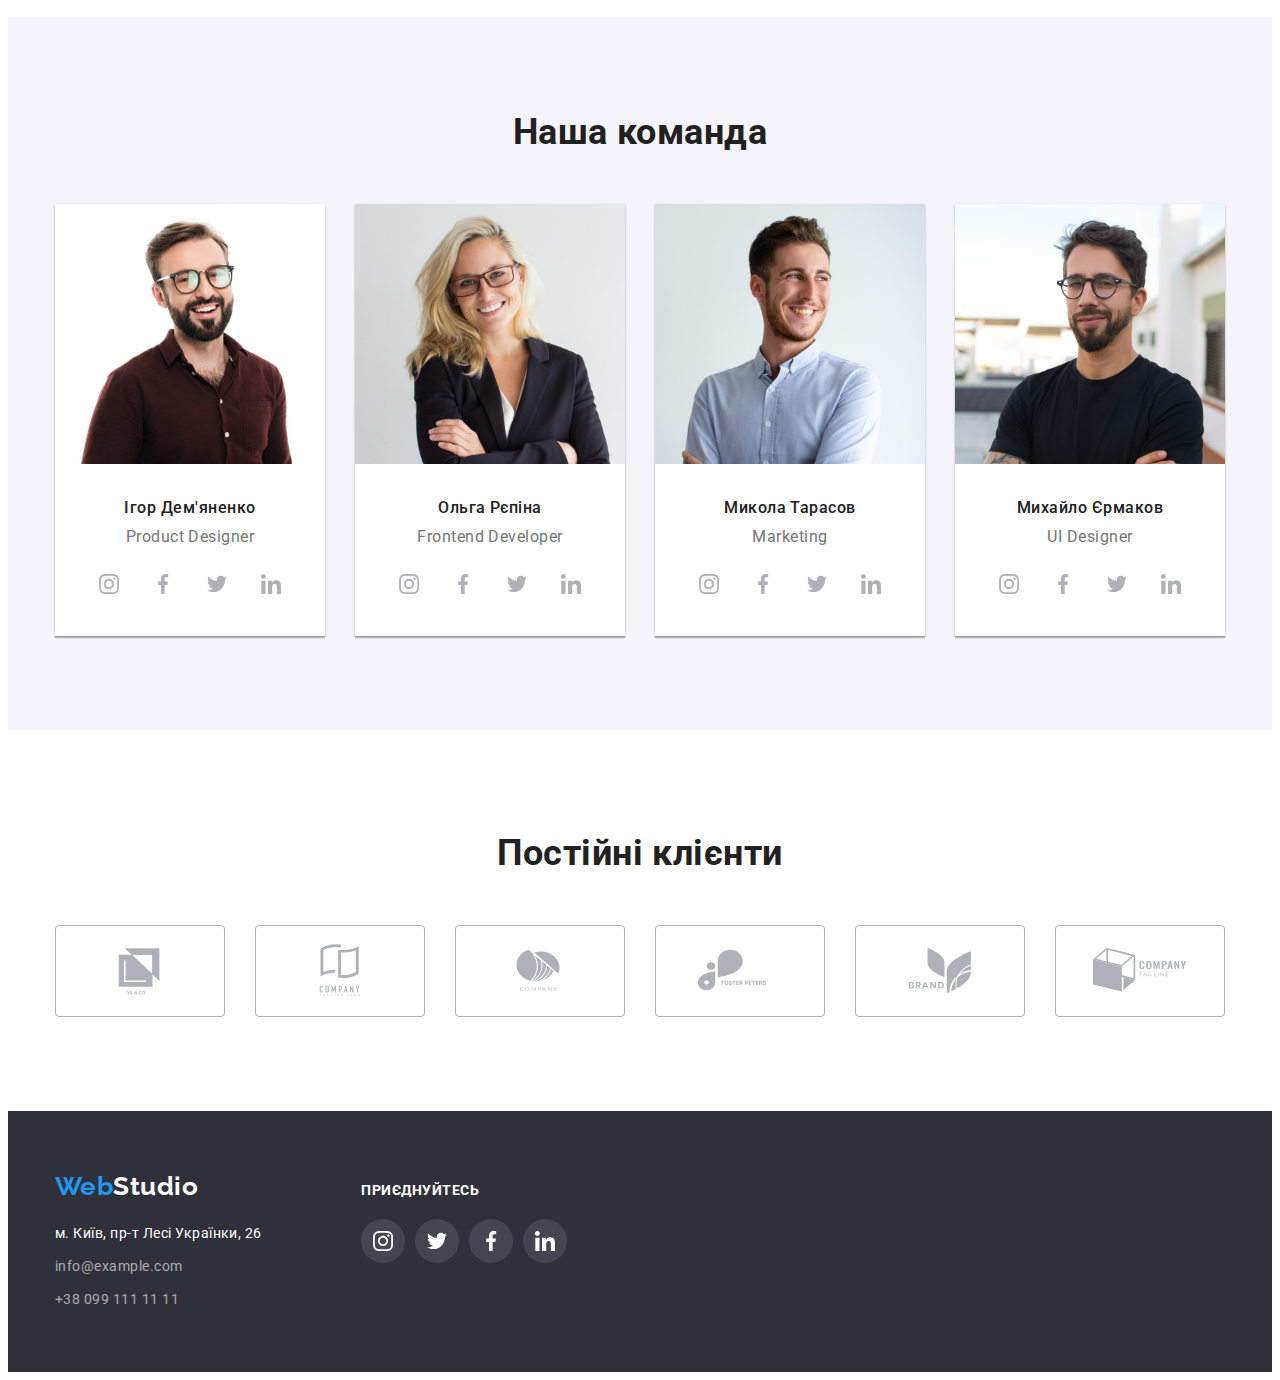
==== commit 37832b2f: "Модальне вікно, оверлей" ====
--- a/index.html
+++ b/index.html
@@ -35,12 +35,15 @@
         <nav class="header-nav">
           <ul class="header-list list">
             <li class="item">
-              <a href="./index.html" class="list-link">Студія</a>
+              <a href="./index.html" class="list-link current">Студія</a>
+              <div class=""></div>
             </li>
             <li class="item">
               <a href="./portfolio.html" class="list-link">Портфоліо</a>
             </li>
-            <li class="item"><a href="" class="list-link">Контакти</a></li>
+            <li class="item">
+              <a href="./contacts.html" class="list-link">Контакти</a>
+            </li>
           </ul>
         </nav>
         <div class="header-contacts">
@@ -405,6 +408,8 @@
       </div>
     </section>
 
+    <!-- Футер -->
+
     <footer class="footer">
       <div class="container">
         <div class="footer-logo">
--- a/css/styles.css
+++ b/css/styles.css
@@ -81,25 +81,6 @@
 .header-list .item:last-child {
   margin-right: 0;
 }
-/*.list-link {
-  position: relative;
-}
-.list-link::after {
-  content: "";
-  position: absolute;
-
-  display: block;
-  width: 48px;
-  height: 4px;
-  background: #2196f3;
-  border-radius: 2px;
-
-  opacity: 0;
-  transition: opacity 250ms cubic-bezier(0.4, 0, 0.2, 1);
-}
-.list-link:hover::after {
-  opacity: 1;
-}*/
 
 .header-contacts {
   display: flex;
@@ -109,6 +90,9 @@
 .contacts-icon {
   margin-right: 10px;
   fill: #757575;
+
+  transition: color 250ms cubic-bezier(0.4, 0, 0.2, 1),
+    fill 250ms cubic-bezier(0.4, 0, 0.2, 1);
 }
 
 .header-item {
@@ -129,10 +113,31 @@
   line-height: 1.1;
   letter-spacing: 0.02em;
   text-decoration: none;
-  transition: color 250ms cubic-bezier(0.4, 0, 0.2, 1);
-}
-
-.header-connect,
+
+  transition: color 250ms cubic-bezier(0.4, 0, 0.2, 1),
+    fill 250ms cubic-bezier(0.4, 0, 0.2, 1);
+}
+
+.list-link {
+  position: relative;
+  padding-top: 32px;
+  padding-bottom: 32px;
+}
+
+.current::after {
+  content: "";
+  display: block;
+  background-color: var(--accent-color);
+  width: 100%;
+  height: 4px;
+  border-radius: 2px;
+  bottom: 0;
+
+  position: absolute;
+
+  transition: background-color 250ms cubic-bezier(0.4, 0, 0.2, 1);
+}
+
 .header-cont {
   transition: color 250ms cubic-bezier(0.4, 0, 0.2, 1);
 }
@@ -160,6 +165,9 @@
   line-height: 1.1;
   letter-spacing: 0.02em;
   text-decoration: none;
+
+  transition: color 250ms cubic-bezier(0.4, 0, 0.2, 1),
+    fill 250ms cubic-bezier(0.4, 0, 0.2, 1);
 }
 
 /* Шапка */
@@ -347,6 +355,7 @@
   display: flex;
   align-items: center;
   justify-content: center;
+
   transition: background-color 250ms cubic-bezier(0.4, 0, 0.2, 1);
 }
 .soc-link-icon {
@@ -390,8 +399,9 @@
   display: flex;
   justify-content: center;
   align-items: center;
-  transition: fill 250ms cubic-bezier(0.4, 0, 0.2, 1);
-  transition: border-color 250ms cubic-bezier(0.4, 0, 0.2, 1);
+
+  transition: fill 250ms cubic-bezier(0.4, 0, 0.2, 1),
+    border-color 250ms cubic-bezier(0.4, 0, 0.2, 1);
 }
 .member-logo {
   fill: #afb1b8;
@@ -405,52 +415,6 @@
 
 .clients-link:hover {
   border-color: var(--accent-color);
-}
-
-/* Приєднуйтесь */
-
-.footer .container {
-  display: flex;
-  align-items: baseline;
-  gap: 70px;
-}
-
-.social-title {
-  font-family: "Roboto", sans-serif;
-  font-size: 14px;
-  line-height: 1.1;
-  color: var(--white-color);
-  display: flex;
-  margin-bottom: 20px;
-
-  text-transform: uppercase;
-}
-.social {
-  display: flex;
-  column-gap: 10px;
-}
-.social-link {
-  width: 44px;
-  height: 44px;
-  border-radius: 50%;
-  display: flex;
-  justify-content: center;
-  align-items: center;
-  transition: background-color 250ms cubic-bezier(0.4, 0, 0.2, 1);
-
-  background-color: gray;
-  background: rgba(255, 255, 255, 0.1);
-}
-.social-link-icon {
-  fill: var(--white-color);
-}
-.social-link:hover,
-.social-link:focus {
-  background-color: var(--accent-color);
-}
-.social-link:hover .social-link-icon,
-.social-link:focus .social-link-icon {
-  fill: var(--white-color);
 }
 
 /*Button */
@@ -479,6 +443,7 @@
   box-shadow: 0px 3px 1px rgba(0, 0, 0, 0.1), 0px 1px 2px rgba(0, 0, 0, 0.08),
     0px 2px 2px rgba(0, 0, 0, 0.12);
 }
+
 .hero-btn {
   font-family: "Roboto";
   color: var(--white-color);
@@ -519,6 +484,10 @@
   border: 1px solid #eeeeee;
 
   transition: box-shadow 250ms cubic-bezier(0.4, 0, 0.2, 1);
+}
+
+.portfolio-above-text {
+  transition: 250ms cubic-bezier(0.4, 0, 0.2, 1);
 }
 
 .portfolio-item:hover,
@@ -646,6 +615,10 @@
   margin-top: 8px;
   margin-right: 8px;
 
+  display: flex;
+  justify-content: center;
+  align-items: center;
+
   background: #ffffff;
   border: 1px solid rgba(0, 0, 0, 0.1);
 }
@@ -660,3 +633,53 @@
   visibility: hidden;
   pointer-events: none;
 }
+
+/* Приєднуйтесь */
+
+.footer .container {
+  display: flex;
+  align-items: baseline;
+  gap: 70px;
+}
+
+.social-title {
+  font-family: "Roboto", sans-serif;
+  font-size: 14px;
+  line-height: 1.1;
+  color: var(--white-color);
+  display: flex;
+  margin-bottom: 20px;
+
+  text-transform: uppercase;
+}
+.social {
+  display: flex;
+  column-gap: 10px;
+}
+.social-link {
+  width: 44px;
+  height: 44px;
+  border-radius: 50%;
+  display: flex;
+  justify-content: center;
+  align-items: center;
+
+  transition: background-color 250ms cubic-bezier(0.4, 0, 0.2, 1),
+    fill 250ms cubic-bezier(0.4, 0, 0.2, 1);
+
+  background-color: gray;
+  background: rgba(255, 255, 255, 0.1);
+}
+.social-link-icon {
+  fill: var(--white-color);
+  transition: color 250ms cubic-bezier(0.4, 0, 0.2, 1);
+}
+
+.social-link:hover,
+.social-link:focus {
+  background-color: var(--accent-color);
+}
+.social-link:hover .social-link-icon,
+.social-link:focus .social-link-icon {
+  fill: var(--white-color);
+}
